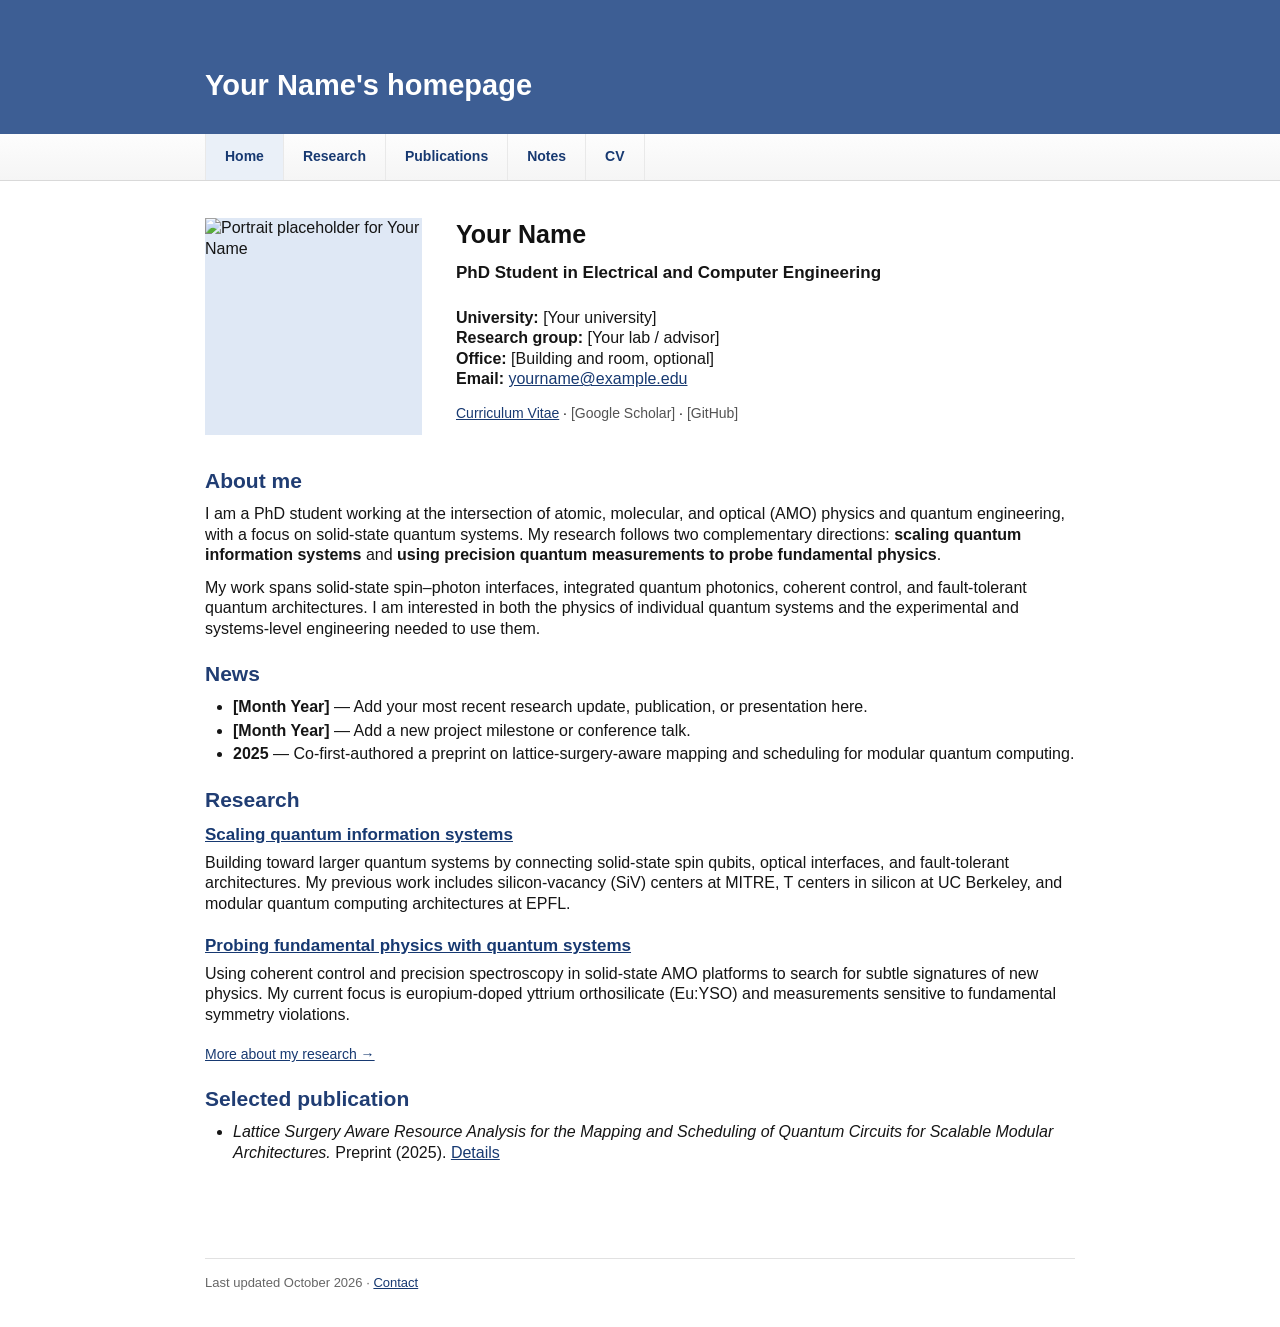
==== index.html @ e94319f3 "Add files via upload" ====
<!doctype html>
<html lang="en">
<head>
  <meta charset="utf-8">
  <meta name="viewport" content="width=device-width, initial-scale=1">
  <meta name="description" content="Academic homepage of Your Name. Research on solid-state AMO quantum systems for scalable quantum information and fundamental physics.">
  <title>Home | Your Name</title>
  <link rel="stylesheet" href="style.css">
</head>
<body>
  <header class="site-header"><div class="inner"><h1>Your Name's homepage</h1></div></header>
  <nav class="site-nav" aria-label="Primary navigation"><div class="inner">
    <a href="index.html" aria-current="page">Home</a>
    <a href="research.html">Research</a>
    <a href="publications.html">Publications</a>
    <a href="notes.html">Notes</a>
    <a href="cv.html">CV</a>
  </div></nav>
  <main>
    <section class="profile" aria-label="Profile">
      <!-- Replace the SVG below with your own headshot, e.g. assets/profile.jpg. -->
      <img class="profile-photo" src="assets/profile-placeholder.svg" alt="Portrait placeholder for Your Name" width="217" height="217">
      <div>
        <h2>Your Name</h2>
        <p class="position">PhD Student in Electrical and Computer Engineering</p>
        <p class="detail"><strong>University:</strong> [Your university]<br>
          <strong>Research group:</strong> [Your lab / advisor]<br>
          <strong>Office:</strong> [Building and room, optional]<br>
          <strong>Email:</strong> <a href="mailto:yourname@example.edu">yourname@example.edu</a></p>
        <p class="small"><a href="cv.html">Curriculum Vitae</a> · <span class="muted">[Google Scholar]</span> · <span class="muted">[GitHub]</span></p>
      </div>
    </section>

    <section class="section">
      <h2 class="section-heading">About me</h2>
      <p>I am a PhD student working at the intersection of atomic, molecular, and optical (AMO) physics and quantum engineering, with a focus on solid-state quantum systems. My research follows two complementary directions: <strong>scaling quantum information systems</strong> and <strong>using precision quantum measurements to probe fundamental physics</strong>.</p>
      <p>My work spans solid-state spin–photon interfaces, integrated quantum photonics, coherent control, and fault-tolerant quantum architectures. I am interested in both the physics of individual quantum systems and the experimental and systems-level engineering needed to use them.</p>
    </section>

    <section class="section">
      <h2 class="section-heading">News</h2>
      <ul>
        <li><strong>[Month Year]</strong> — Add your most recent research update, publication, or presentation here.</li>
        <li><strong>[Month Year]</strong> — Add a new project milestone or conference talk.</li>
        <li><strong>2025</strong> — Co-first-authored a preprint on lattice-surgery-aware mapping and scheduling for modular quantum computing.</li>
      </ul>
    </section>

    <section class="section">
      <h2 class="section-heading">Research</h2>
      <div class="research-area">
        <h3><a href="research.html#scaling">Scaling quantum information systems</a></h3>
        <p>Building toward larger quantum systems by connecting solid-state spin qubits, optical interfaces, and fault-tolerant architectures. My previous work includes silicon-vacancy (SiV) centers at MITRE, T centers in silicon at UC Berkeley, and modular quantum computing architectures at EPFL.</p>
      </div>
      <div class="research-area">
        <h3><a href="research.html#fundamental">Probing fundamental physics with quantum systems</a></h3>
        <p>Using coherent control and precision spectroscopy in solid-state AMO platforms to search for subtle signatures of new physics. My current focus is europium-doped yttrium orthosilicate (Eu:YSO) and measurements sensitive to fundamental symmetry violations.</p>
      </div>
      <p class="small"><a href="research.html">More about my research →</a></p>
    </section>

    <section class="section">
      <h2 class="section-heading">Selected publication</h2>
      <ul>
        <li><em>Lattice Surgery Aware Resource Analysis for the Mapping and Scheduling of Quantum Circuits for Scalable Modular Architectures.</em> Preprint (2025). <a href="publications.html">Details</a></li>
      </ul>
    </section>
  </main>
  <footer class="site-footer">Last updated October 2026 · <a href="mailto:yourname@example.edu">Contact</a></footer>
</body>
</html>
---- style.css ----
/* Classical academic homepage style, inspired by Lin Lin's Caltech site.
   Edit colors, widths and typography here. */
:root {
  --banner: #3d5e94;
  --navy: #203d73;
  --body: #151515;
  --line: #e1e1e1;
  --content-width: 870px;
}
* { box-sizing: border-box; }
html { scroll-behavior: smooth; }
body { margin: 0; color: var(--body); background: #fff; font: 16px/1.28 Arial, Helvetica, sans-serif; }
a { color: #173971; text-decoration: underline; text-underline-offset: 1px; }
a:hover, a:focus-visible { color: #456fad; }
a:focus-visible { outline: 2px solid #456fad; outline-offset: 3px; }
.site-header { background: var(--banner); color: white; }
.site-header .inner { max-width: var(--content-width); margin: auto; padding: 69px 0 32px; }
.site-header h1 { margin: 0; font-size: 29px; line-height: 1.15; font-weight: 700; }
.site-nav { border-bottom: 1px solid #d9d9d9; background: linear-gradient(#fdfdfd,#f5f5f5); }
.site-nav .inner { margin: auto; max-width: var(--content-width); display: flex; flex-wrap: wrap; }
.site-nav a { padding: 14px 19px; font-size: 14px; font-weight: 700; text-decoration: none; border-left: 1px solid #e9e9e9; }
.site-nav a:last-child { border-right: 1px solid #e9e9e9; }
.site-nav a:hover { background: #eaeff8; }
.site-nav a[aria-current="page"] { background: #eaf0f8; }
main { max-width: var(--content-width); margin: 0 auto; padding: 37px 0 72px; }
.profile { display: grid; grid-template-columns: 217px minmax(0, 1fr); gap: 34px; align-items: start; margin-bottom: 34px; }
.profile-photo { display: block; width: 217px; height: 217px; object-fit: cover; background: #dfe8f5; }
.profile h2 { color: #111; font-size: 25px; margin: 0 0 12px; }
.profile .position { font-size: 17px; font-weight: 700; margin: 0 0 24px; }
.profile .detail { margin: 0 0 15px; }
.section { margin: 0 0 23px; }
h2.section-heading { font-size: 21px; color: var(--navy); margin: 0 0 11px; line-height: 1.15; }
h3 { font-size: 17px; color: #111; margin: 19px 0 6px; }
p { margin: 0 0 12px; }
ul { margin: 4px 0 0; padding-left: 28px; }
li { margin: 3px 0; }
.section li { padding-left: 0; }
.publication, .project { margin: 0 0 17px; }
.publication .paper-title { font-weight: 700; }
.muted { color: #535353; }
.small { font-size: 14px; }
.site-footer { max-width: var(--content-width); margin: 0 auto; padding: 16px 0 35px; border-top: 1px solid var(--line); color: #666; font-size: 13px; }
@media (max-width: 940px) {
  .site-header .inner, .site-nav .inner, main, .site-footer { margin-left: 25px; margin-right: 25px; }
}
@media (max-width: 600px) {
  .site-header .inner { padding: 38px 0 25px; }
  .site-header h1 { font-size: 26px; }
  .site-nav a { padding: 12px 11px; font-size: 13px; }
  main { padding-top: 26px; }
  .profile { grid-template-columns: 1fr; gap: 20px; }
  .profile-photo { width: 190px; height: 190px; }
  .profile .position { margin-bottom: 16px; }
  h2.section-heading { font-size: 20px; }
}

/* Keep the two research themes easy to scan without changing the classic layout. */
.research-area { margin: 0 0 21px; }
.research-area h3 { margin: 12px 0 7px; }
.research-area .project { margin: 0 0 18px 17px; }
.research-area .project h3 { margin-bottom: 5px; }
.research-area[id] { scroll-margin-top: 18px; }
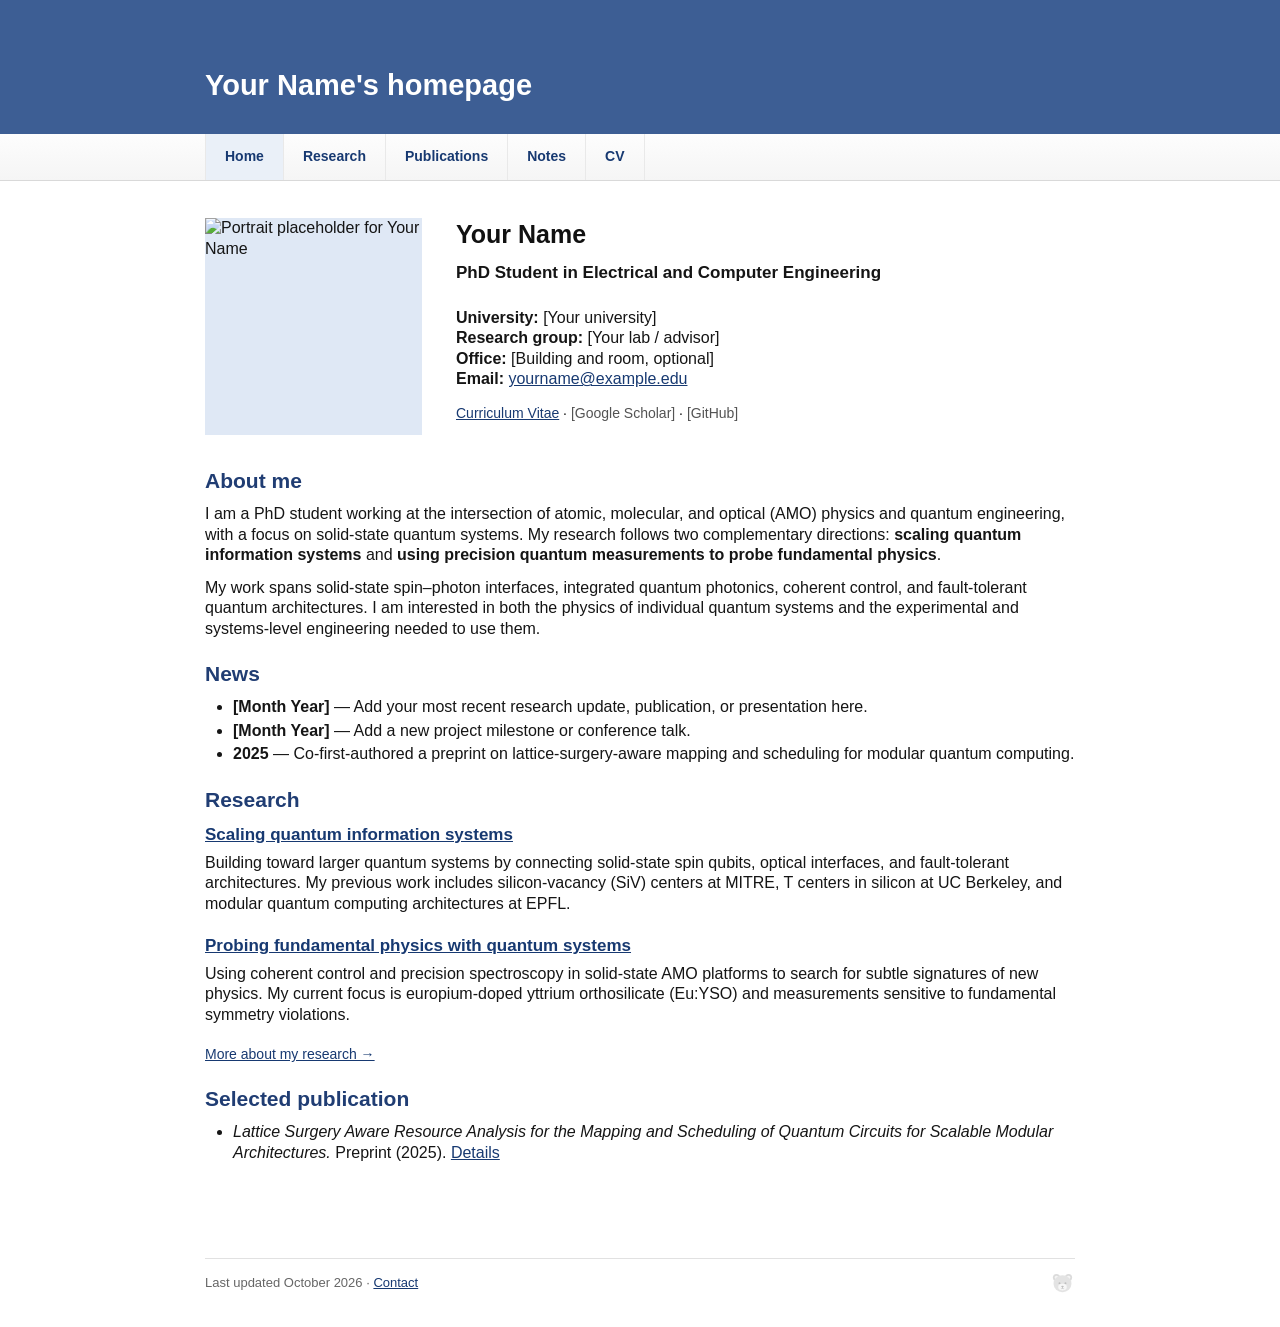
==== commit a962cf50: "Add files via upload" ====
--- a/index.html
+++ b/index.html
@@ -5,7 +5,7 @@
   <meta name="viewport" content="width=device-width, initial-scale=1">
   <meta name="description" content="Academic homepage of Your Name. Research on solid-state AMO quantum systems for scalable quantum information and fundamental physics.">
   <title>Home | Your Name</title>
-  <link rel="stylesheet" href="style.css">
+  <link rel="stylesheet" href="style.css?v=4">
 </head>
 <body>
   <header class="site-header"><div class="inner"><h1>Your Name's homepage</h1></div></header>
@@ -66,6 +66,24 @@
       </ul>
     </section>
   </main>
-  <footer class="site-footer">Last updated October 2026 · <a href="mailto:yourname@example.edu">Contact</a></footer>
+  <footer class="site-footer">
+    Last updated October 2026 · <a href="mailto:yourname@example.edu">Contact</a>
+    <!-- A small, personal nod to Berkeley, tucked into the footer. -->
+    <span class="bear-easter-egg" tabindex="0" aria-label="Go Bears!" title="Go Bears!">
+      <svg class="bear-icon" viewBox="0 0 40 40" aria-hidden="true" focusable="false" xmlns="http://www.w3.org/2000/svg">
+        <circle cx="9.5" cy="11.5" r="6.2" fill="#9b9b9b"/>
+        <circle cx="30.5" cy="11.5" r="6.2" fill="#9b9b9b"/>
+        <circle cx="9.5" cy="11.5" r="3.1" fill="#e4e4e4"/>
+        <circle cx="30.5" cy="11.5" r="3.1" fill="#e4e4e4"/>
+        <ellipse cx="20" cy="22" rx="15.6" ry="14.8" fill="#b2b2b2"/>
+        <circle cx="14.8" cy="21.3" r="1.7" fill="#454545"/>
+        <circle cx="25.2" cy="21.3" r="1.7" fill="#454545"/>
+        <ellipse cx="20" cy="28" rx="7.4" ry="5.7" fill="#ebebeb"/>
+        <path d="M17.7 26.2 Q20 24.8 22.3 26.2 Q22 28.5 20 28.5 Q18 28.5 17.7 26.2Z" fill="#484848"/>
+        <path d="M20 28.5 V30.1 M20 30.1 Q18.6 31.8 17.5 30.5 M20 30.1 Q21.4 31.8 22.5 30.5" stroke="#484848" stroke-width="1" fill="none" stroke-linecap="round"/>
+      </svg>
+      <span class="bear-easter-egg__hint" aria-hidden="true">Go Bears!</span>
+    </span>
+  </footer>
 </body>
 </html>
--- a/style.css
+++ b/style.css
@@ -60,3 +60,48 @@
 .research-area .project { margin: 0 0 18px 17px; }
 .research-area .project h3 { margin-bottom: 5px; }
 .research-area[id] { scroll-margin-top: 18px; }
+
+/* Tiny Berkeley easter egg, intentionally the ONLY change to the original style. */
+.site-footer { position: relative; padding-right: 37px; }
+.bear-easter-egg {
+  position: absolute;
+  top: 11px;
+  right: 0;
+  width: 25px;
+  height: 25px;
+  display: inline-flex;
+  align-items: center;
+  justify-content: center;
+  opacity: 0.35;
+  border-radius: 50%;
+  cursor: default;
+  transition: opacity .2s ease, transform .2s ease;
+}
+.bear-icon { width: 23px; height: 23px; display: block; }
+.bear-easter-egg:hover, .bear-easter-egg:focus-visible {
+  opacity: 1;
+  transform: rotate(-8deg);
+}
+.bear-easter-egg:focus-visible { outline: 2px solid #456fad; outline-offset: 3px; }
+.bear-easter-egg__hint {
+  position: absolute;
+  bottom: 31px;
+  right: -8px;
+  width: max-content;
+  padding: 5px 8px;
+  border: 1px solid #e5e5e5;
+  border-radius: 3px;
+  background: white;
+  color: #444;
+  font-size: 12px;
+  white-space: nowrap;
+  opacity: 0;
+  visibility: hidden;
+  transition: opacity .2s ease;
+  box-shadow: 0 2px 7px rgba(0,0,0,.06);
+}
+.bear-easter-egg:hover .bear-easter-egg__hint,
+.bear-easter-egg:focus-visible .bear-easter-egg__hint {
+  opacity: 1;
+  visibility: visible;
+}
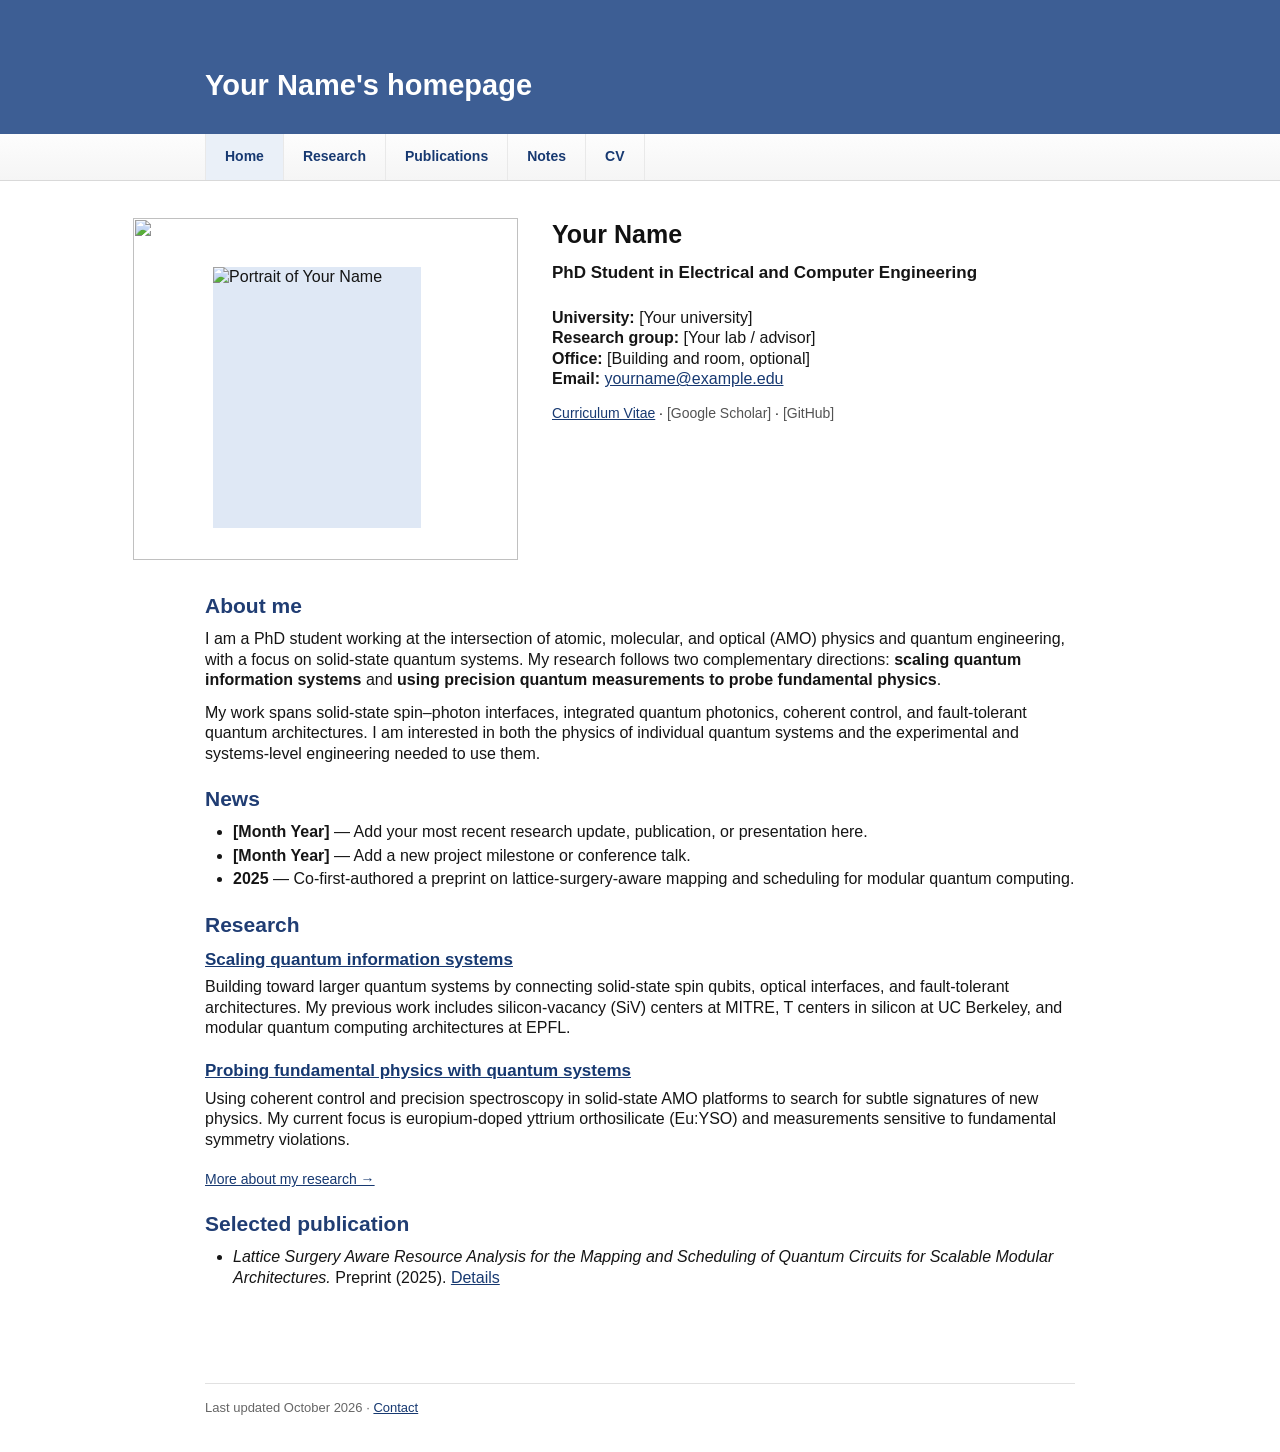
==== commit 0a47f441: "Add files via upload" ====
--- a/index.html
+++ b/index.html
@@ -5,7 +5,7 @@
   <meta name="viewport" content="width=device-width, initial-scale=1">
   <meta name="description" content="Academic homepage of Your Name. Research on solid-state AMO quantum systems for scalable quantum information and fundamental physics.">
   <title>Home | Your Name</title>
-  <link rel="stylesheet" href="style.css?v=4">
+  <link rel="stylesheet" href="style.css?v=5">
 </head>
 <body>
   <header class="site-header"><div class="inner"><h1>Your Name's homepage</h1></div></header>
@@ -18,8 +18,11 @@
   </div></nav>
   <main>
     <section class="profile" aria-label="Profile">
-      <!-- Replace the SVG below with your own headshot, e.g. assets/profile.jpg. -->
-      <img class="profile-photo" src="assets/profile-placeholder.svg" alt="Portrait placeholder for Your Name" width="217" height="217">
+      <!-- Put your own photo at assets/profile.jpg and change the src below. -->
+      <div class="portrait-art">
+        <img class="profile-photo" src="assets/profile-placeholder.svg" alt="Portrait of Your Name">
+        <img class="portrait-frame" src="assets/bear-tiger-frame.png" alt="" aria-hidden="true">
+      </div>
       <div>
         <h2>Your Name</h2>
         <p class="position">PhD Student in Electrical and Computer Engineering</p>
@@ -68,22 +71,6 @@
   </main>
   <footer class="site-footer">
     Last updated October 2026 · <a href="mailto:yourname@example.edu">Contact</a>
-    <!-- A small, personal nod to Berkeley, tucked into the footer. -->
-    <span class="bear-easter-egg" tabindex="0" aria-label="Go Bears!" title="Go Bears!">
-      <svg class="bear-icon" viewBox="0 0 40 40" aria-hidden="true" focusable="false" xmlns="http://www.w3.org/2000/svg">
-        <circle cx="9.5" cy="11.5" r="6.2" fill="#9b9b9b"/>
-        <circle cx="30.5" cy="11.5" r="6.2" fill="#9b9b9b"/>
-        <circle cx="9.5" cy="11.5" r="3.1" fill="#e4e4e4"/>
-        <circle cx="30.5" cy="11.5" r="3.1" fill="#e4e4e4"/>
-        <ellipse cx="20" cy="22" rx="15.6" ry="14.8" fill="#b2b2b2"/>
-        <circle cx="14.8" cy="21.3" r="1.7" fill="#454545"/>
-        <circle cx="25.2" cy="21.3" r="1.7" fill="#454545"/>
-        <ellipse cx="20" cy="28" rx="7.4" ry="5.7" fill="#ebebeb"/>
-        <path d="M17.7 26.2 Q20 24.8 22.3 26.2 Q22 28.5 20 28.5 Q18 28.5 17.7 26.2Z" fill="#484848"/>
-        <path d="M20 28.5 V30.1 M20 30.1 Q18.6 31.8 17.5 30.5 M20 30.1 Q21.4 31.8 22.5 30.5" stroke="#484848" stroke-width="1" fill="none" stroke-linecap="round"/>
-      </svg>
-      <span class="bear-easter-egg__hint" aria-hidden="true">Go Bears!</span>
-    </span>
   </footer>
 </body>
 </html>
--- a/style.css
+++ b/style.css
@@ -23,8 +23,16 @@
 .site-nav a:hover { background: #eaeff8; }
 .site-nav a[aria-current="page"] { background: #eaf0f8; }
 main { max-width: var(--content-width); margin: 0 auto; padding: 37px 0 72px; }
-.profile { display: grid; grid-template-columns: 217px minmax(0, 1fr); gap: 34px; align-items: start; margin-bottom: 34px; }
-.profile-photo { display: block; width: 217px; height: 217px; object-fit: cover; background: #dfe8f5; }
+.profile { display: grid; grid-template-columns: 320px minmax(0, 1fr); gap: 27px; align-items: start; margin-bottom: 34px; }
+/* Original grayscale bear and tiger illustration over a normal portrait image. */
+.portrait-art { position: relative; width: 385px; aspect-ratio: 1160 / 1030; margin-left: -72px; }
+.portrait-art .profile-photo {
+  position: absolute;
+  left: 20.8%; top: 14.2%; width: 54.0%; height: 76.3%;
+  object-fit: cover;
+  background: #dfe8f5;
+}
+.portrait-frame { position: absolute; inset: 0; display: block; width: 100%; height: 100%; pointer-events: none; }
 .profile h2 { color: #111; font-size: 25px; margin: 0 0 12px; }
 .profile .position { font-size: 17px; font-weight: 700; margin: 0 0 24px; }
 .profile .detail { margin: 0 0 15px; }
@@ -48,8 +56,8 @@
   .site-header h1 { font-size: 26px; }
   .site-nav a { padding: 12px 11px; font-size: 13px; }
   main { padding-top: 26px; }
-  .profile { grid-template-columns: 1fr; gap: 20px; }
-  .profile-photo { width: 190px; height: 190px; }
+  .profile { grid-template-columns: minmax(0, 1fr); gap: 15px; }
+  .portrait-art { width: min(340px, calc(100vw - 32px)); margin-left: 0; }
   .profile .position { margin-bottom: 16px; }
   h2.section-heading { font-size: 20px; }
 }
@@ -61,47 +69,3 @@
 .research-area .project h3 { margin-bottom: 5px; }
 .research-area[id] { scroll-margin-top: 18px; }
 
-/* Tiny Berkeley easter egg, intentionally the ONLY change to the original style. */
-.site-footer { position: relative; padding-right: 37px; }
-.bear-easter-egg {
-  position: absolute;
-  top: 11px;
-  right: 0;
-  width: 25px;
-  height: 25px;
-  display: inline-flex;
-  align-items: center;
-  justify-content: center;
-  opacity: 0.35;
-  border-radius: 50%;
-  cursor: default;
-  transition: opacity .2s ease, transform .2s ease;
-}
-.bear-icon { width: 23px; height: 23px; display: block; }
-.bear-easter-egg:hover, .bear-easter-egg:focus-visible {
-  opacity: 1;
-  transform: rotate(-8deg);
-}
-.bear-easter-egg:focus-visible { outline: 2px solid #456fad; outline-offset: 3px; }
-.bear-easter-egg__hint {
-  position: absolute;
-  bottom: 31px;
-  right: -8px;
-  width: max-content;
-  padding: 5px 8px;
-  border: 1px solid #e5e5e5;
-  border-radius: 3px;
-  background: white;
-  color: #444;
-  font-size: 12px;
-  white-space: nowrap;
-  opacity: 0;
-  visibility: hidden;
-  transition: opacity .2s ease;
-  box-shadow: 0 2px 7px rgba(0,0,0,.06);
-}
-.bear-easter-egg:hover .bear-easter-egg__hint,
-.bear-easter-egg:focus-visible .bear-easter-egg__hint {
-  opacity: 1;
-  visibility: visible;
-}
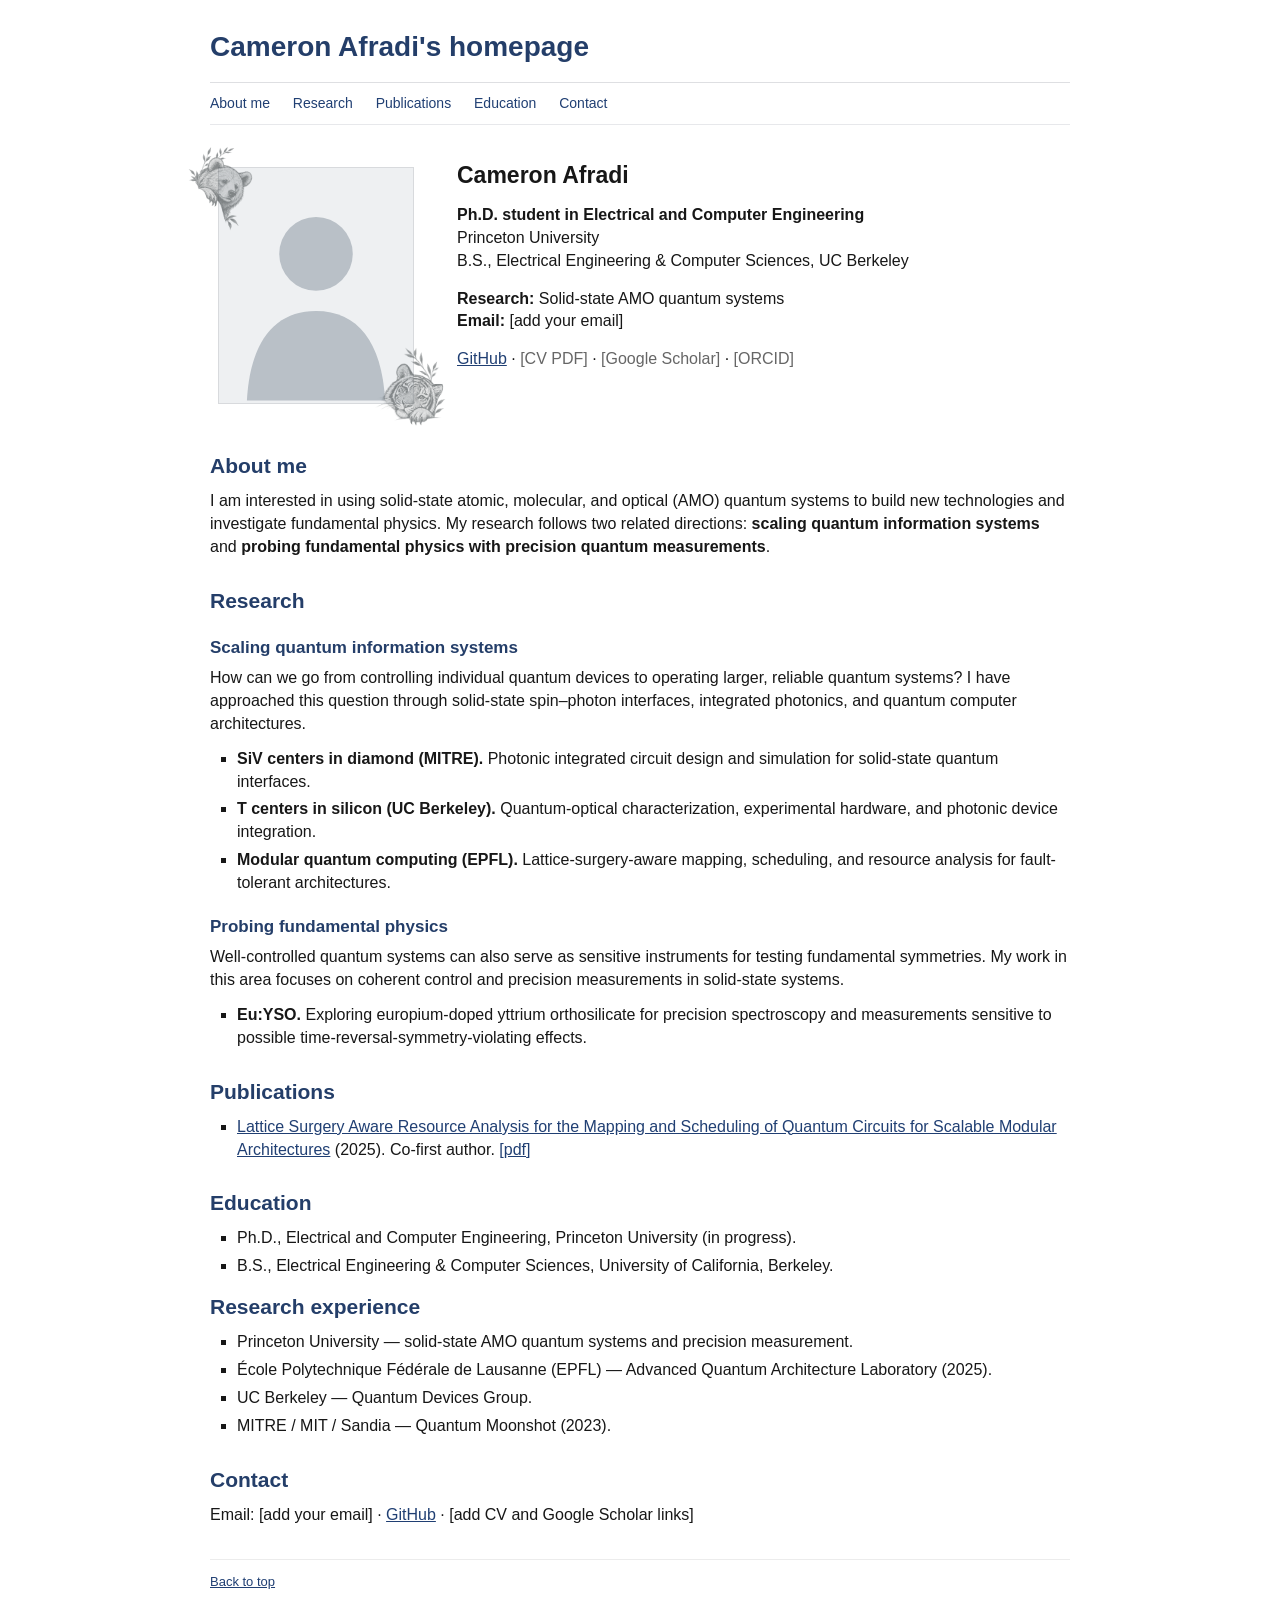
==== commit 362fd60a: "Add files via upload" ====
--- a/index.html
+++ b/index.html
@@ -3,74 +3,93 @@
 <head>
   <meta charset="utf-8">
   <meta name="viewport" content="width=device-width, initial-scale=1">
-  <meta name="description" content="Academic homepage of Your Name. Research on solid-state AMO quantum systems for scalable quantum information and fundamental physics.">
-  <title>Home | Your Name</title>
-  <link rel="stylesheet" href="style.css?v=5">
+  <meta name="description" content="Cameron Afradi — solid-state AMO quantum systems, scalable quantum information, and precision measurements of fundamental physics.">
+  <title>Cameron Afradi</title>
+  <link rel="stylesheet" href="style.css?v=3">
 </head>
 <body>
-  <header class="site-header"><div class="inner"><h1>Your Name's homepage</h1></div></header>
-  <nav class="site-nav" aria-label="Primary navigation"><div class="inner">
-    <a href="index.html" aria-current="page">Home</a>
-    <a href="research.html">Research</a>
-    <a href="publications.html">Publications</a>
-    <a href="notes.html">Notes</a>
-    <a href="cv.html">CV</a>
-  </div></nav>
-  <main>
-    <section class="profile" aria-label="Profile">
-      <!-- Put your own photo at assets/profile.jpg and change the src below. -->
-      <div class="portrait-art">
-        <img class="profile-photo" src="assets/profile-placeholder.svg" alt="Portrait of Your Name">
-        <img class="portrait-frame" src="assets/bear-tiger-frame.png" alt="" aria-hidden="true">
+  <div class="page" id="top">
+    <header class="site-header">
+      <h1>Cameron Afradi's homepage</h1>
+    </header>
+    <nav aria-label="Page sections">
+      <a href="#about">About me</a>
+      <a href="#research">Research</a>
+      <a href="#publications">Publications</a>
+      <a href="#education">Education</a>
+      <a href="#contact">Contact</a>
+    </nav>
+
+    <main>
+      <div class="profile">
+        <div class="portrait-wrap">
+          <!-- Replace portrait-placeholder.svg with profile.jpg after uploading your own photo. -->
+          <img class="portrait" src="assets/portrait-placeholder.svg" width="196" height="237" alt="Profile portrait placeholder">
+          <!-- Decorative, static pencil drawings. No hover behavior. -->
+          <img class="portrait-bear" src="assets/bear-engraving.png" alt="" aria-hidden="true">
+          <img class="portrait-tiger" src="assets/tiger-engraving.png" alt="" aria-hidden="true">
+        </div>
+        <div class="profile-text">
+          <h2>Cameron Afradi</h2>
+          <p><strong>Ph.D. student in Electrical and Computer Engineering</strong><br>
+            Princeton University<br>
+            B.S., Electrical Engineering &amp; Computer Sciences, UC Berkeley</p>
+          <p><strong>Research:</strong> Solid-state AMO quantum systems<br>
+            <strong>Email:</strong> [add your email]</p>
+          <p><a href="https://github.com/cam-qis">GitHub</a> · <span class="placeholder">[CV PDF]</span> · <span class="placeholder">[Google Scholar]</span> · <span class="placeholder">[ORCID]</span></p>
+        </div>
       </div>
-      <div>
-        <h2>Your Name</h2>
-        <p class="position">PhD Student in Electrical and Computer Engineering</p>
-        <p class="detail"><strong>University:</strong> [Your university]<br>
-          <strong>Research group:</strong> [Your lab / advisor]<br>
-          <strong>Office:</strong> [Building and room, optional]<br>
-          <strong>Email:</strong> <a href="mailto:yourname@example.edu">yourname@example.edu</a></p>
-        <p class="small"><a href="cv.html">Curriculum Vitae</a> · <span class="muted">[Google Scholar]</span> · <span class="muted">[GitHub]</span></p>
-      </div>
-    </section>
 
-    <section class="section">
-      <h2 class="section-heading">About me</h2>
-      <p>I am a PhD student working at the intersection of atomic, molecular, and optical (AMO) physics and quantum engineering, with a focus on solid-state quantum systems. My research follows two complementary directions: <strong>scaling quantum information systems</strong> and <strong>using precision quantum measurements to probe fundamental physics</strong>.</p>
-      <p>My work spans solid-state spin–photon interfaces, integrated quantum photonics, coherent control, and fault-tolerant quantum architectures. I am interested in both the physics of individual quantum systems and the experimental and systems-level engineering needed to use them.</p>
-    </section>
+      <section id="about">
+        <h2>About me</h2>
+        <p>I am interested in using solid-state atomic, molecular, and optical (AMO) quantum systems to build new technologies and investigate fundamental physics. My research follows two related directions: <strong>scaling quantum information systems</strong> and <strong>probing fundamental physics with precision quantum measurements</strong>.</p>
+      </section>
 
-    <section class="section">
-      <h2 class="section-heading">News</h2>
-      <ul>
-        <li><strong>[Month Year]</strong> — Add your most recent research update, publication, or presentation here.</li>
-        <li><strong>[Month Year]</strong> — Add a new project milestone or conference talk.</li>
-        <li><strong>2025</strong> — Co-first-authored a preprint on lattice-surgery-aware mapping and scheduling for modular quantum computing.</li>
-      </ul>
-    </section>
+      <section id="research">
+        <h2>Research</h2>
+        <h3>Scaling quantum information systems</h3>
+        <p>How can we go from controlling individual quantum devices to operating larger, reliable quantum systems? I have approached this question through solid-state spin–photon interfaces, integrated photonics, and quantum computer architectures.</p>
+        <ul>
+          <li><strong>SiV centers in diamond (MITRE).</strong> Photonic integrated circuit design and simulation for solid-state quantum interfaces.</li>
+          <li><strong>T centers in silicon (UC Berkeley).</strong> Quantum-optical characterization, experimental hardware, and photonic device integration.</li>
+          <li><strong>Modular quantum computing (EPFL).</strong> Lattice-surgery-aware mapping, scheduling, and resource analysis for fault-tolerant architectures.</li>
+        </ul>
 
-    <section class="section">
-      <h2 class="section-heading">Research</h2>
-      <div class="research-area">
-        <h3><a href="research.html#scaling">Scaling quantum information systems</a></h3>
-        <p>Building toward larger quantum systems by connecting solid-state spin qubits, optical interfaces, and fault-tolerant architectures. My previous work includes silicon-vacancy (SiV) centers at MITRE, T centers in silicon at UC Berkeley, and modular quantum computing architectures at EPFL.</p>
-      </div>
-      <div class="research-area">
-        <h3><a href="research.html#fundamental">Probing fundamental physics with quantum systems</a></h3>
-        <p>Using coherent control and precision spectroscopy in solid-state AMO platforms to search for subtle signatures of new physics. My current focus is europium-doped yttrium orthosilicate (Eu:YSO) and measurements sensitive to fundamental symmetry violations.</p>
-      </div>
-      <p class="small"><a href="research.html">More about my research →</a></p>
-    </section>
+        <h3>Probing fundamental physics</h3>
+        <p>Well-controlled quantum systems can also serve as sensitive instruments for testing fundamental symmetries. My work in this area focuses on coherent control and precision measurements in solid-state systems.</p>
+        <ul>
+          <li><strong>Eu:YSO.</strong> Exploring europium-doped yttrium orthosilicate for precision spectroscopy and measurements sensitive to possible time-reversal-symmetry-violating effects.</li>
+        </ul>
+      </section>
 
-    <section class="section">
-      <h2 class="section-heading">Selected publication</h2>
-      <ul>
-        <li><em>Lattice Surgery Aware Resource Analysis for the Mapping and Scheduling of Quantum Circuits for Scalable Modular Architectures.</em> Preprint (2025). <a href="publications.html">Details</a></li>
-      </ul>
-    </section>
-  </main>
-  <footer class="site-footer">
-    Last updated October 2026 · <a href="mailto:yourname@example.edu">Contact</a>
-  </footer>
+      <section id="publications">
+        <h2>Publications</h2>
+        <ul>
+          <li><a href="https://arxiv.org/abs/2511.21885">Lattice Surgery Aware Resource Analysis for the Mapping and Scheduling of Quantum Circuits for Scalable Modular Architectures</a> (2025). Co-first author. <a href="https://arxiv.org/pdf/2511.21885">[pdf]</a></li>
+        </ul>
+      </section>
+
+      <section id="education">
+        <h2>Education</h2>
+        <ul>
+          <li>Ph.D., Electrical and Computer Engineering, Princeton University (in progress).</li>
+          <li>B.S., Electrical Engineering &amp; Computer Sciences, University of California, Berkeley.</li>
+        </ul>
+        <h2>Research experience</h2>
+        <ul>
+          <li>Princeton University — solid-state AMO quantum systems and precision measurement.</li>
+          <li>École Polytechnique Fédérale de Lausanne (EPFL) — Advanced Quantum Architecture Laboratory (2025).</li>
+          <li>UC Berkeley — Quantum Devices Group.</li>
+          <li>MITRE / MIT / Sandia — Quantum Moonshot (2023).</li>
+        </ul>
+      </section>
+
+      <section id="contact">
+        <h2>Contact</h2>
+        <p>Email: [add your email] · <a href="https://github.com/cam-qis">GitHub</a> · [add CV and Google Scholar links]</p>
+      </section>
+    </main>
+    <footer><a href="#top">Back to top</a></footer>
+  </div>
 </body>
 </html>
--- a/style.css
+++ b/style.css
@@ -1,71 +1,43 @@
-/* Classical academic homepage style, inspired by Lin Lin's Caltech site.
-   Edit colors, widths and typography here. */
-:root {
-  --banner: #3d5e94;
-  --navy: #203d73;
-  --body: #151515;
-  --line: #e1e1e1;
-  --content-width: 870px;
+/* Traditional, single-page academic homepage — intentionally plain. */
+html { scroll-behavior: smooth; }
+body {
+  margin: 0;
+  background: #fff;
+  color: #171717;
+  font: 16px/1.43 Arial, Helvetica, sans-serif;
 }
-* { box-sizing: border-box; }
-html { scroll-behavior: smooth; }
-body { margin: 0; color: var(--body); background: #fff; font: 16px/1.28 Arial, Helvetica, sans-serif; }
-a { color: #173971; text-decoration: underline; text-underline-offset: 1px; }
-a:hover, a:focus-visible { color: #456fad; }
-a:focus-visible { outline: 2px solid #456fad; outline-offset: 3px; }
-.site-header { background: var(--banner); color: white; }
-.site-header .inner { max-width: var(--content-width); margin: auto; padding: 69px 0 32px; }
-.site-header h1 { margin: 0; font-size: 29px; line-height: 1.15; font-weight: 700; }
-.site-nav { border-bottom: 1px solid #d9d9d9; background: linear-gradient(#fdfdfd,#f5f5f5); }
-.site-nav .inner { margin: auto; max-width: var(--content-width); display: flex; flex-wrap: wrap; }
-.site-nav a { padding: 14px 19px; font-size: 14px; font-weight: 700; text-decoration: none; border-left: 1px solid #e9e9e9; }
-.site-nav a:last-child { border-right: 1px solid #e9e9e9; }
-.site-nav a:hover { background: #eaeff8; }
-.site-nav a[aria-current="page"] { background: #eaf0f8; }
-main { max-width: var(--content-width); margin: 0 auto; padding: 37px 0 72px; }
-.profile { display: grid; grid-template-columns: 320px minmax(0, 1fr); gap: 27px; align-items: start; margin-bottom: 34px; }
-/* Original grayscale bear and tiger illustration over a normal portrait image. */
-.portrait-art { position: relative; width: 385px; aspect-ratio: 1160 / 1030; margin-left: -72px; }
-.portrait-art .profile-photo {
-  position: absolute;
-  left: 20.8%; top: 14.2%; width: 54.0%; height: 76.3%;
-  object-fit: cover;
-  background: #dfe8f5;
+.page { max-width: 860px; padding: 0 26px 38px; margin: 0 auto; }
+a { color: #203f73; text-decoration: underline; }
+a:hover { color: #122952; }
+.site-header { padding: 27px 0 15px; border-bottom: 1px solid #dedfe2; }
+.site-header h1 { color: #243e69; font-size: 28px; font-weight: 700; margin: 0; }
+nav { border-bottom: 1px solid #e7e8eb; padding: 10px 0 11px; font-size: 14px; }
+nav a { margin-right: 19px; text-decoration: none; white-space: nowrap; }
+nav a:hover { text-decoration: underline; }
+.profile { display: flex; gap: 35px; align-items: flex-start; margin: 34px 0 35px; }
+.portrait-wrap { position: relative; width: 196px; flex: 0 0 196px; margin: 8px 8px 12px; }
+.portrait { display: block; width: 196px; height: 237px; object-fit: cover; border: 1px solid #d8dadd; box-sizing: border-box; }
+.portrait-bear, .portrait-tiger { position: absolute; pointer-events: none; opacity: .64; height: auto; }
+.portrait-bear { width: 66px; top: -23px; left: -30px; }
+.portrait-tiger { width: 72px; bottom: -22px; right: -32px; }
+.profile-text { padding-top: 0; }
+.profile-text h2 { font-size: 23px; color: #171717; margin: 0 0 12px; }
+.profile-text p { margin: 0 0 15px; }
+.placeholder { color: #666; }
+section { margin: 27px 0; }
+h2 { color: #243e69; font-size: 21px; margin: 0 0 9px; }
+h3 { color: #243e69; font-size: 17px; margin: 20px 0 7px; }
+p { margin: 0 0 12px; }
+ul { list-style-type: square; padding-left: 27px; margin: 7px 0 14px; }
+li { margin: 5px 0; }
+footer { border-top: 1px solid #ececec; color: #666; font-size: 13px; padding: 13px 0 4px; margin-top: 32px; }
+@media (max-width: 600px) {
+  .page { padding: 0 18px 28px; }
+  .site-header { padding-top: 22px; }
+  .site-header h1 { font-size: 24px; }
+  nav a { display: inline-block; margin: 0 13px 5px 0; }
+  .profile { display: block; margin-top: 32px; }
+  .portrait-wrap { margin-bottom: 37px; margin-left: 18px; }
+  .profile-text { margin-top: 0; }
 }
-.portrait-frame { position: absolute; inset: 0; display: block; width: 100%; height: 100%; pointer-events: none; }
-.profile h2 { color: #111; font-size: 25px; margin: 0 0 12px; }
-.profile .position { font-size: 17px; font-weight: 700; margin: 0 0 24px; }
-.profile .detail { margin: 0 0 15px; }
-.section { margin: 0 0 23px; }
-h2.section-heading { font-size: 21px; color: var(--navy); margin: 0 0 11px; line-height: 1.15; }
-h3 { font-size: 17px; color: #111; margin: 19px 0 6px; }
-p { margin: 0 0 12px; }
-ul { margin: 4px 0 0; padding-left: 28px; }
-li { margin: 3px 0; }
-.section li { padding-left: 0; }
-.publication, .project { margin: 0 0 17px; }
-.publication .paper-title { font-weight: 700; }
-.muted { color: #535353; }
-.small { font-size: 14px; }
-.site-footer { max-width: var(--content-width); margin: 0 auto; padding: 16px 0 35px; border-top: 1px solid var(--line); color: #666; font-size: 13px; }
-@media (max-width: 940px) {
-  .site-header .inner, .site-nav .inner, main, .site-footer { margin-left: 25px; margin-right: 25px; }
-}
-@media (max-width: 600px) {
-  .site-header .inner { padding: 38px 0 25px; }
-  .site-header h1 { font-size: 26px; }
-  .site-nav a { padding: 12px 11px; font-size: 13px; }
-  main { padding-top: 26px; }
-  .profile { grid-template-columns: minmax(0, 1fr); gap: 15px; }
-  .portrait-art { width: min(340px, calc(100vw - 32px)); margin-left: 0; }
-  .profile .position { margin-bottom: 16px; }
-  h2.section-heading { font-size: 20px; }
-}
-
-/* Keep the two research themes easy to scan without changing the classic layout. */
-.research-area { margin: 0 0 21px; }
-.research-area h3 { margin: 12px 0 7px; }
-.research-area .project { margin: 0 0 18px 17px; }
-.research-area .project h3 { margin-bottom: 5px; }
-.research-area[id] { scroll-margin-top: 18px; }
-
+@media (prefers-reduced-motion: reduce) { html { scroll-behavior: auto; } }
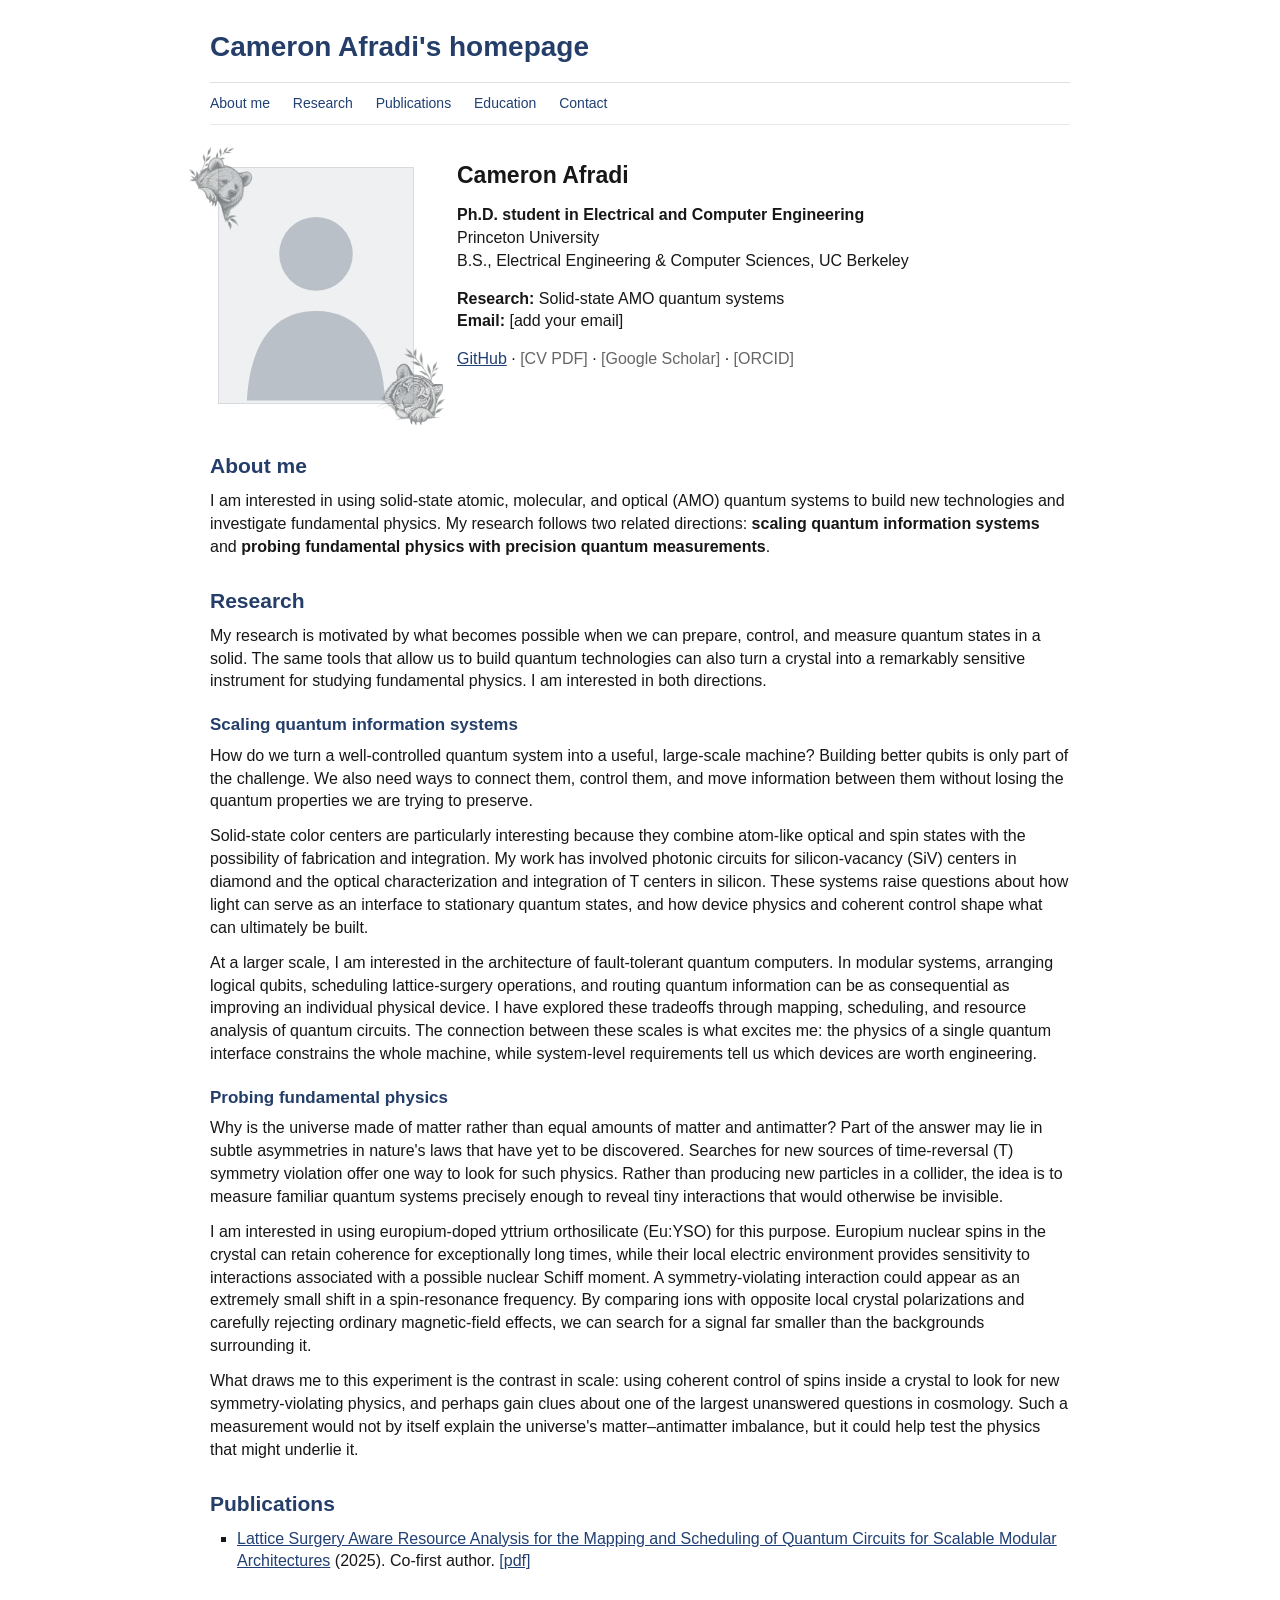
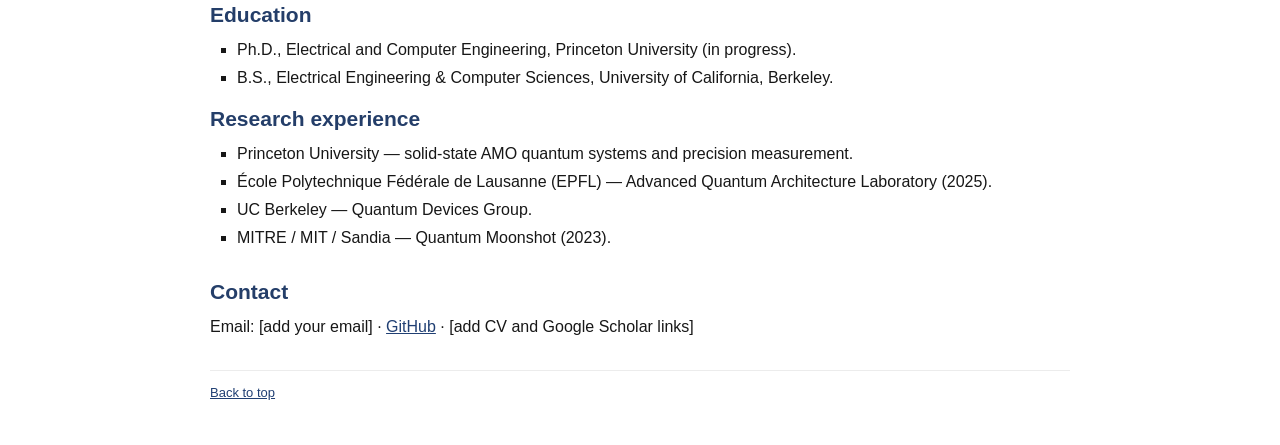
==== commit d12c3f4f: "Add files via upload" ====
--- a/index.html
+++ b/index.html
@@ -47,19 +47,17 @@
 
       <section id="research">
         <h2>Research</h2>
+        <p>My research is motivated by what becomes possible when we can prepare, control, and measure quantum states in a solid. The same tools that allow us to build quantum technologies can also turn a crystal into a remarkably sensitive instrument for studying fundamental physics. I am interested in both directions.</p>
+
         <h3>Scaling quantum information systems</h3>
-        <p>How can we go from controlling individual quantum devices to operating larger, reliable quantum systems? I have approached this question through solid-state spin–photon interfaces, integrated photonics, and quantum computer architectures.</p>
-        <ul>
-          <li><strong>SiV centers in diamond (MITRE).</strong> Photonic integrated circuit design and simulation for solid-state quantum interfaces.</li>
-          <li><strong>T centers in silicon (UC Berkeley).</strong> Quantum-optical characterization, experimental hardware, and photonic device integration.</li>
-          <li><strong>Modular quantum computing (EPFL).</strong> Lattice-surgery-aware mapping, scheduling, and resource analysis for fault-tolerant architectures.</li>
-        </ul>
+        <p>How do we turn a well-controlled quantum system into a useful, large-scale machine? Building better qubits is only part of the challenge. We also need ways to connect them, control them, and move information between them without losing the quantum properties we are trying to preserve.</p>
+        <p>Solid-state color centers are particularly interesting because they combine atom-like optical and spin states with the possibility of fabrication and integration. My work has involved photonic circuits for silicon-vacancy (SiV) centers in diamond and the optical characterization and integration of T centers in silicon. These systems raise questions about how light can serve as an interface to stationary quantum states, and how device physics and coherent control shape what can ultimately be built.</p>
+        <p>At a larger scale, I am interested in the architecture of fault-tolerant quantum computers. In modular systems, arranging logical qubits, scheduling lattice-surgery operations, and routing quantum information can be as consequential as improving an individual physical device. I have explored these tradeoffs through mapping, scheduling, and resource analysis of quantum circuits. The connection between these scales is what excites me: the physics of a single quantum interface constrains the whole machine, while system-level requirements tell us which devices are worth engineering.</p>
 
         <h3>Probing fundamental physics</h3>
-        <p>Well-controlled quantum systems can also serve as sensitive instruments for testing fundamental symmetries. My work in this area focuses on coherent control and precision measurements in solid-state systems.</p>
-        <ul>
-          <li><strong>Eu:YSO.</strong> Exploring europium-doped yttrium orthosilicate for precision spectroscopy and measurements sensitive to possible time-reversal-symmetry-violating effects.</li>
-        </ul>
+        <p>Why is the universe made of matter rather than equal amounts of matter and antimatter? Part of the answer may lie in subtle asymmetries in nature's laws that have yet to be discovered. Searches for new sources of time-reversal (T) symmetry violation offer one way to look for such physics. Rather than producing new particles in a collider, the idea is to measure familiar quantum systems precisely enough to reveal tiny interactions that would otherwise be invisible.</p>
+        <p>I am interested in using europium-doped yttrium orthosilicate (Eu:YSO) for this purpose. Europium nuclear spins in the crystal can retain coherence for exceptionally long times, while their local electric environment provides sensitivity to interactions associated with a possible nuclear Schiff moment. A symmetry-violating interaction could appear as an extremely small shift in a spin-resonance frequency. By comparing ions with opposite local crystal polarizations and carefully rejecting ordinary magnetic-field effects, we can search for a signal far smaller than the backgrounds surrounding it.</p>
+        <p>What draws me to this experiment is the contrast in scale: using coherent control of spins inside a crystal to look for new symmetry-violating physics, and perhaps gain clues about one of the largest unanswered questions in cosmology. Such a measurement would not by itself explain the universe's matter–antimatter imbalance, but it could help test the physics that might underlie it.</p>
       </section>
 
       <section id="publications">
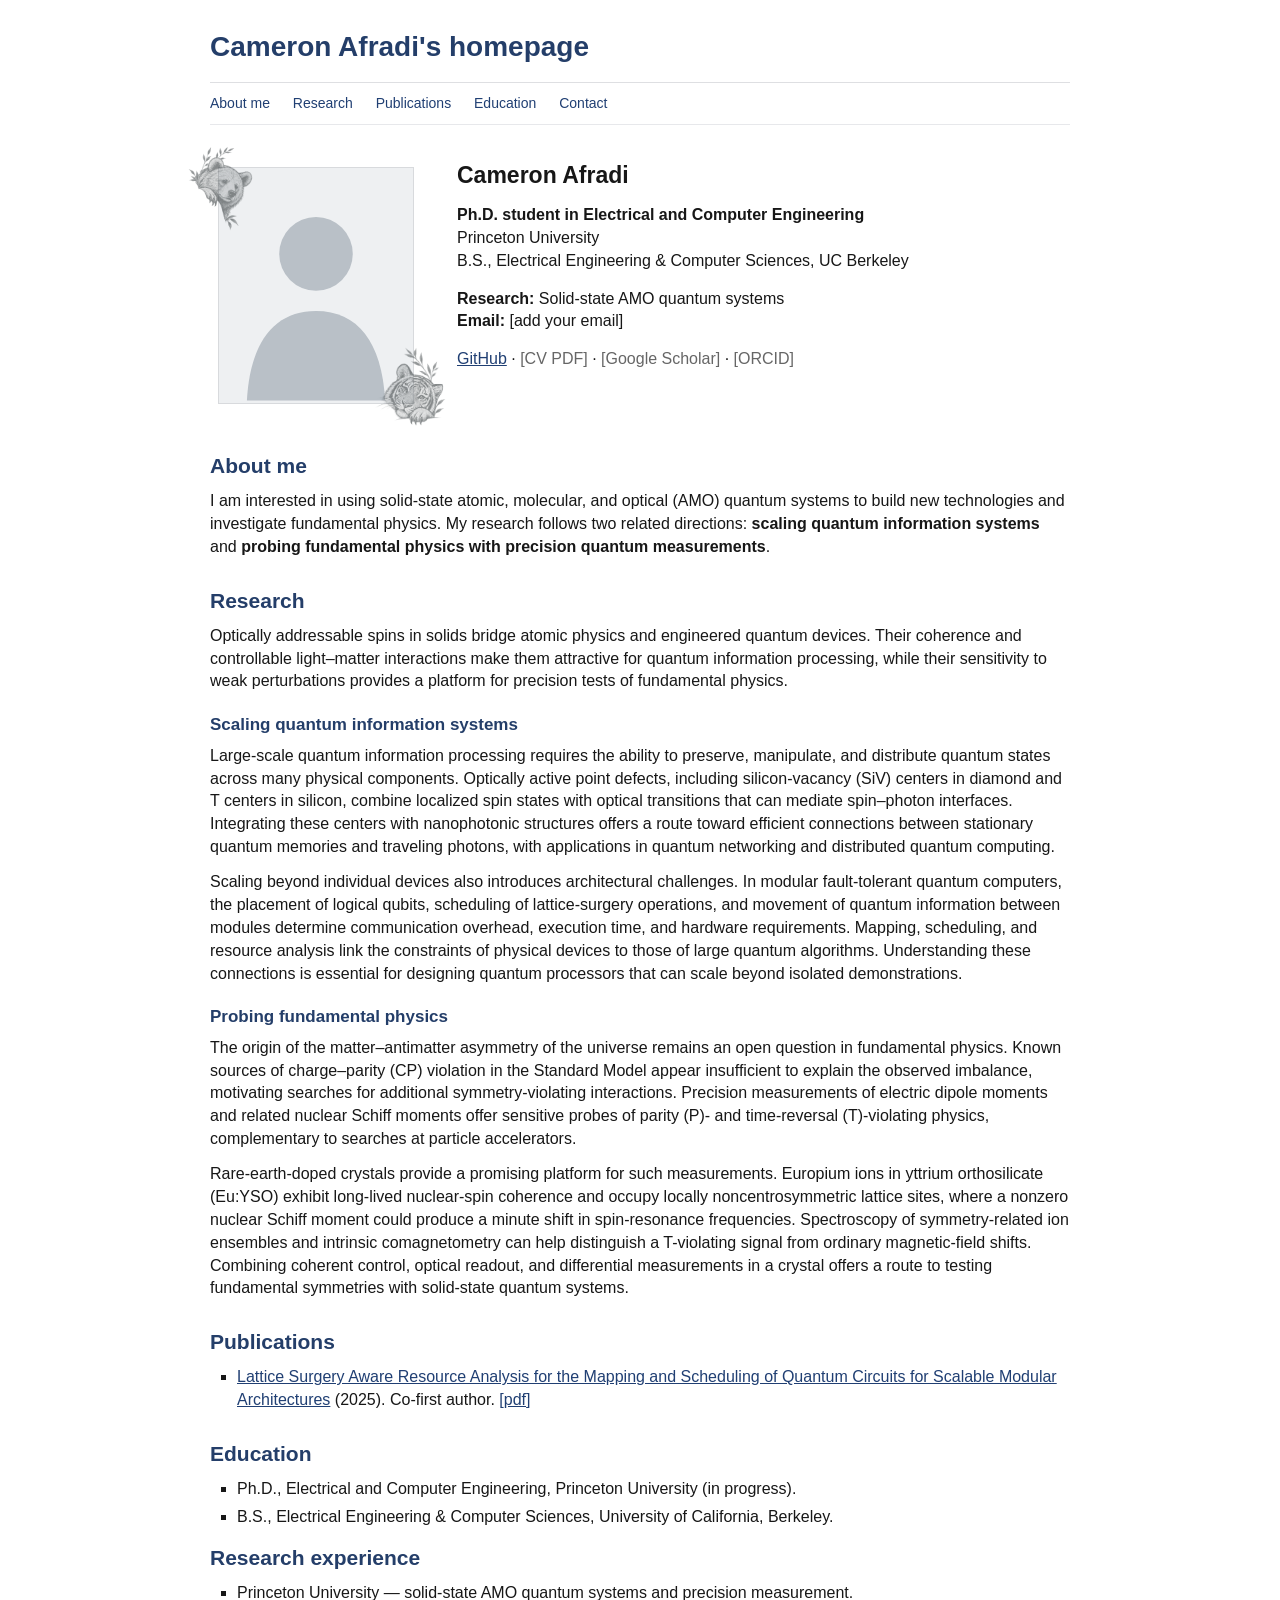
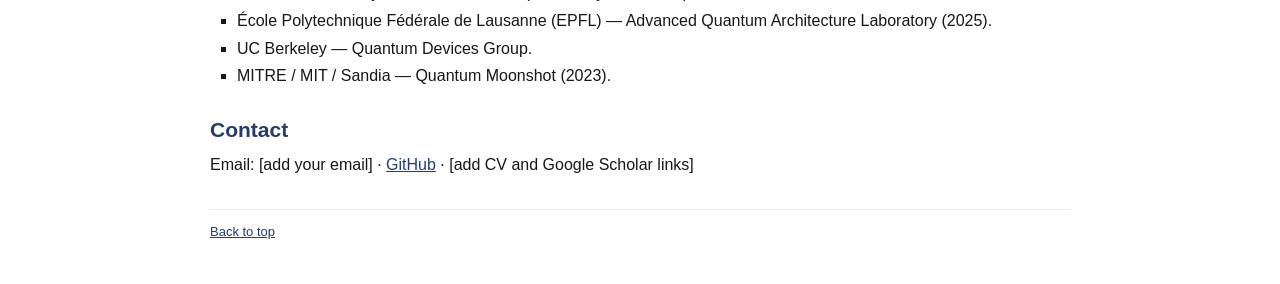
==== commit 73dfd6cb: "Add files via upload" ====
--- a/index.html
+++ b/index.html
@@ -47,17 +47,15 @@
 
       <section id="research">
         <h2>Research</h2>
-        <p>My research is motivated by what becomes possible when we can prepare, control, and measure quantum states in a solid. The same tools that allow us to build quantum technologies can also turn a crystal into a remarkably sensitive instrument for studying fundamental physics. I am interested in both directions.</p>
+        <p>Optically addressable spins in solids bridge atomic physics and engineered quantum devices. Their coherence and controllable light–matter interactions make them attractive for quantum information processing, while their sensitivity to weak perturbations provides a platform for precision tests of fundamental physics.</p>
 
         <h3>Scaling quantum information systems</h3>
-        <p>How do we turn a well-controlled quantum system into a useful, large-scale machine? Building better qubits is only part of the challenge. We also need ways to connect them, control them, and move information between them without losing the quantum properties we are trying to preserve.</p>
-        <p>Solid-state color centers are particularly interesting because they combine atom-like optical and spin states with the possibility of fabrication and integration. My work has involved photonic circuits for silicon-vacancy (SiV) centers in diamond and the optical characterization and integration of T centers in silicon. These systems raise questions about how light can serve as an interface to stationary quantum states, and how device physics and coherent control shape what can ultimately be built.</p>
-        <p>At a larger scale, I am interested in the architecture of fault-tolerant quantum computers. In modular systems, arranging logical qubits, scheduling lattice-surgery operations, and routing quantum information can be as consequential as improving an individual physical device. I have explored these tradeoffs through mapping, scheduling, and resource analysis of quantum circuits. The connection between these scales is what excites me: the physics of a single quantum interface constrains the whole machine, while system-level requirements tell us which devices are worth engineering.</p>
+        <p>Large-scale quantum information processing requires the ability to preserve, manipulate, and distribute quantum states across many physical components. Optically active point defects, including silicon-vacancy (SiV) centers in diamond and T centers in silicon, combine localized spin states with optical transitions that can mediate spin–photon interfaces. Integrating these centers with nanophotonic structures offers a route toward efficient connections between stationary quantum memories and traveling photons, with applications in quantum networking and distributed quantum computing.</p>
+        <p>Scaling beyond individual devices also introduces architectural challenges. In modular fault-tolerant quantum computers, the placement of logical qubits, scheduling of lattice-surgery operations, and movement of quantum information between modules determine communication overhead, execution time, and hardware requirements. Mapping, scheduling, and resource analysis link the constraints of physical devices to those of large quantum algorithms. Understanding these connections is essential for designing quantum processors that can scale beyond isolated demonstrations.</p>
 
         <h3>Probing fundamental physics</h3>
-        <p>Why is the universe made of matter rather than equal amounts of matter and antimatter? Part of the answer may lie in subtle asymmetries in nature's laws that have yet to be discovered. Searches for new sources of time-reversal (T) symmetry violation offer one way to look for such physics. Rather than producing new particles in a collider, the idea is to measure familiar quantum systems precisely enough to reveal tiny interactions that would otherwise be invisible.</p>
-        <p>I am interested in using europium-doped yttrium orthosilicate (Eu:YSO) for this purpose. Europium nuclear spins in the crystal can retain coherence for exceptionally long times, while their local electric environment provides sensitivity to interactions associated with a possible nuclear Schiff moment. A symmetry-violating interaction could appear as an extremely small shift in a spin-resonance frequency. By comparing ions with opposite local crystal polarizations and carefully rejecting ordinary magnetic-field effects, we can search for a signal far smaller than the backgrounds surrounding it.</p>
-        <p>What draws me to this experiment is the contrast in scale: using coherent control of spins inside a crystal to look for new symmetry-violating physics, and perhaps gain clues about one of the largest unanswered questions in cosmology. Such a measurement would not by itself explain the universe's matter–antimatter imbalance, but it could help test the physics that might underlie it.</p>
+        <p>The origin of the matter–antimatter asymmetry of the universe remains an open question in fundamental physics. Known sources of charge–parity (CP) violation in the Standard Model appear insufficient to explain the observed imbalance, motivating searches for additional symmetry-violating interactions. Precision measurements of electric dipole moments and related nuclear Schiff moments offer sensitive probes of parity (P)- and time-reversal (T)-violating physics, complementary to searches at particle accelerators.</p>
+        <p>Rare-earth-doped crystals provide a promising platform for such measurements. Europium ions in yttrium orthosilicate (Eu:YSO) exhibit long-lived nuclear-spin coherence and occupy locally noncentrosymmetric lattice sites, where a nonzero nuclear Schiff moment could produce a minute shift in spin-resonance frequencies. Spectroscopy of symmetry-related ion ensembles and intrinsic comagnetometry can help distinguish a T-violating signal from ordinary magnetic-field shifts. Combining coherent control, optical readout, and differential measurements in a crystal offers a route to testing fundamental symmetries with solid-state quantum systems.</p>
       </section>
 
       <section id="publications">
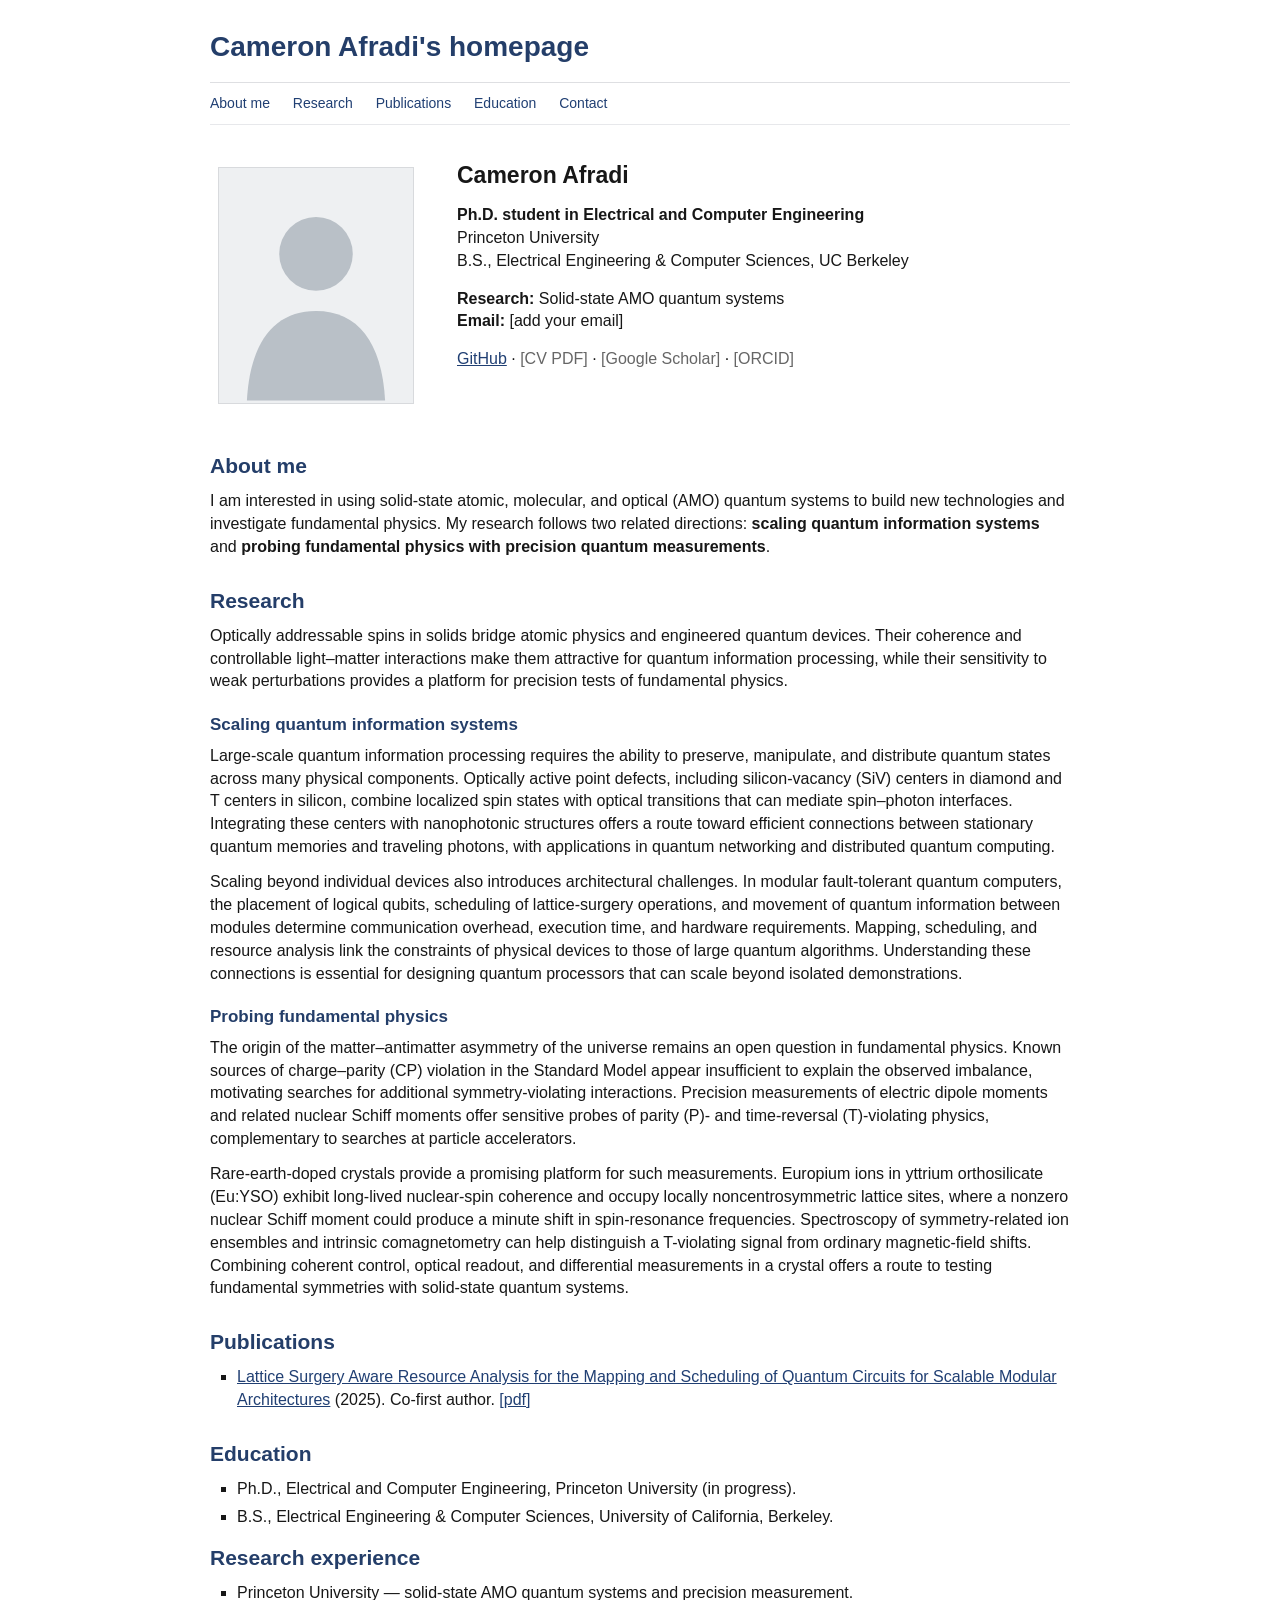
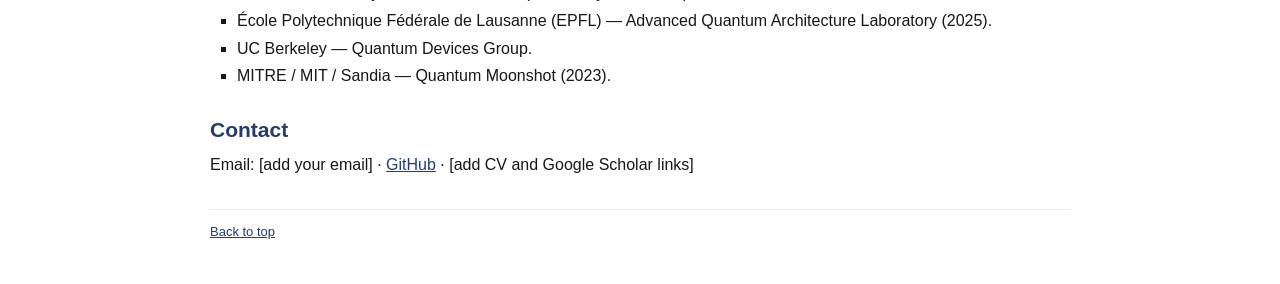
==== commit 504274ae: "Update index.html" ====
--- a/index.html
+++ b/index.html
@@ -26,8 +26,8 @@
           <!-- Replace portrait-placeholder.svg with profile.jpg after uploading your own photo. -->
           <img class="portrait" src="assets/portrait-placeholder.svg" width="196" height="237" alt="Profile portrait placeholder">
           <!-- Decorative, static pencil drawings. No hover behavior. -->
-          <img class="portrait-bear" src="assets/bear-engraving.png" alt="" aria-hidden="true">
-          <img class="portrait-tiger" src="assets/tiger-engraving.png" alt="" aria-hidden="true">
+          <!-- <img class="portrait-bear" src="assets/bear-engraving.png" alt="" aria-hidden="true"> -->
+          <!-- <img class="portrait-tiger" src="assets/tiger-engraving.png" alt="" aria-hidden="true"> -->
         </div>
         <div class="profile-text">
           <h2>Cameron Afradi</h2>
